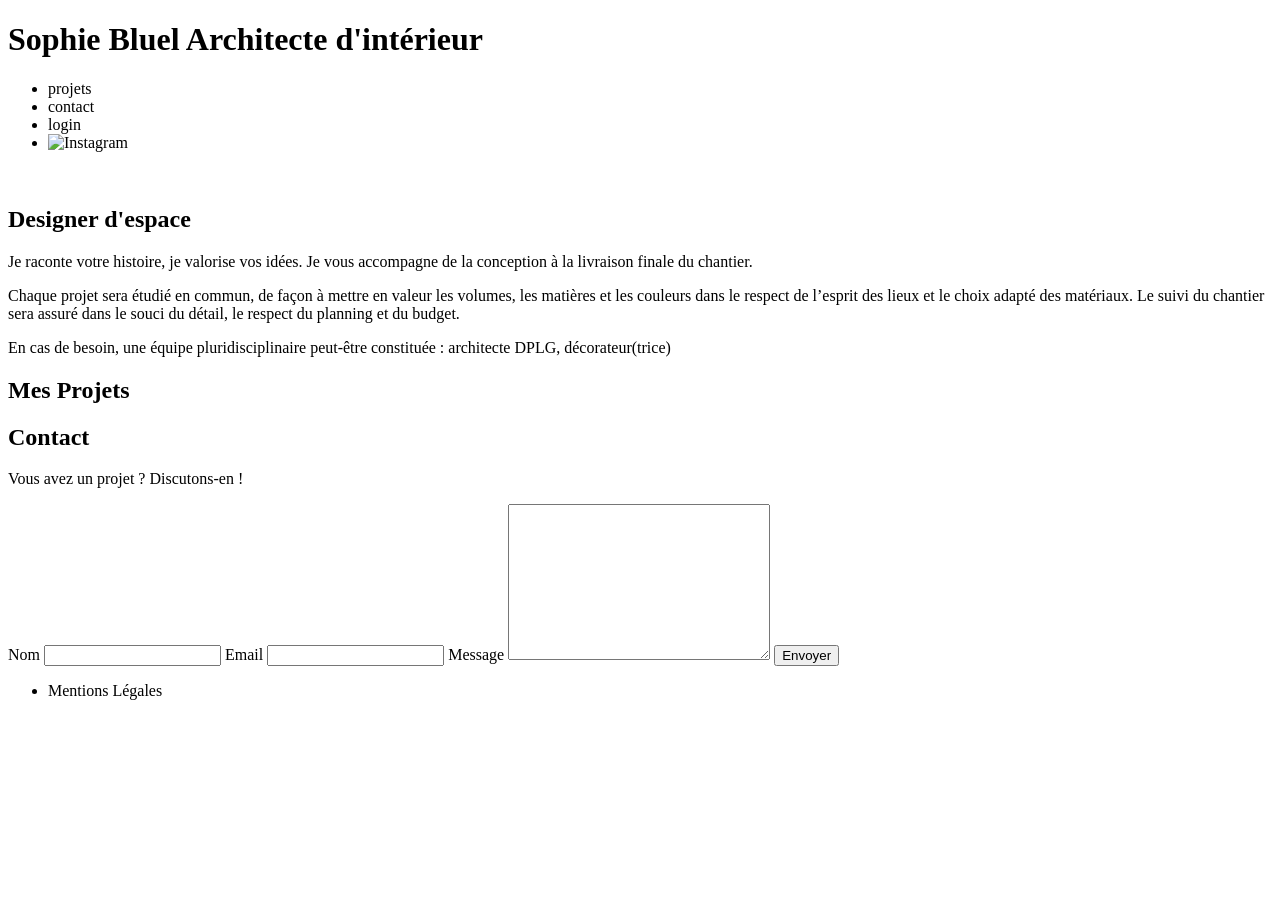
==== FrontEnd/index.html @ 5fe59524 "test de commit sur un fichier" ====
<!DOCTYPE html>
<html lang="fr">
<head>
	<meta charset="UTF-8">
	<title>Sophie Bluel - Architecte d'intérieur</title>
	<meta name="viewport" content="width=device-width, initial-scale=1.0">
	<link rel="preconnect" href="https://fonts.googleapis.com">
	<link rel="preconnect" href="https://fonts.gstatic.com" crossorigin>
	<link href="https://fonts.googleapis.com/css2?family=Syne:wght@700;800&family=Work+Sans&display=swap" rel="stylesheet">
	<meta name="description" content="">
	<link rel="stylesheet" href="./assets/style.css">
	</head>
<body>
<header>
	<h1>Sophie Bluel <span>Architecte d'intérieur</span></h1>
	<nav>
		<ul>
			<li>projets</li>
			<li>contact</li>
			<li>login</li>
			<li><img src="./assets/icons/instagram.png" alt="Instagram"></li>
		</ul>
	</nav>
</header>
<main>
	<section id="introduction">
		<figure>
			<img src="./assets/images/sophie-bluel.png" alt="">
		</figure>
		<article>
			<h2>Designer d'espace</h2>
			<p>Je raconte votre histoire, je valorise vos idées. Je vous accompagne de la conception à la livraison finale du chantier.</p>
			<p>Chaque projet sera étudié en commun, de façon à mettre en valeur les volumes, les matières et les couleurs dans le respect de l’esprit des lieux et le choix adapté des matériaux. Le suivi du chantier sera assuré dans le souci du détail, le respect du planning et du budget.</p>
			<p>En cas de besoin, une équipe pluridisciplinaire peut-être constituée : architecte DPLG, décorateur(trice)</p>
		</article>
	</section>
	<section id="portfolio">
		<h2>Mes Projets</h2>
		<div class="gallery">			
		</div>
	</section>
	<section id="contact">
		<h2>Contact</h2>
		<p>Vous avez un projet ? Discutons-en !</p>
		<form action="#" method="post">
			<label for="name">Nom</label>
			<input type="text" name="name" id="name">
			<label for="email">Email</label>
			<input type="email" name="email" id="email">
			<label for="message">Message</label>
			<textarea name="message" id="message" cols="30" rows="10"></textarea>
			<input type="submit" value="Envoyer">
		</form>
	</section>
</main>

<footer>
	<nav>
		<ul>
			<li>Mentions Légales</li>
		</ul>
	</nav>
</footer>
<script type="module" src="script.js"></script>
</body>
</html>
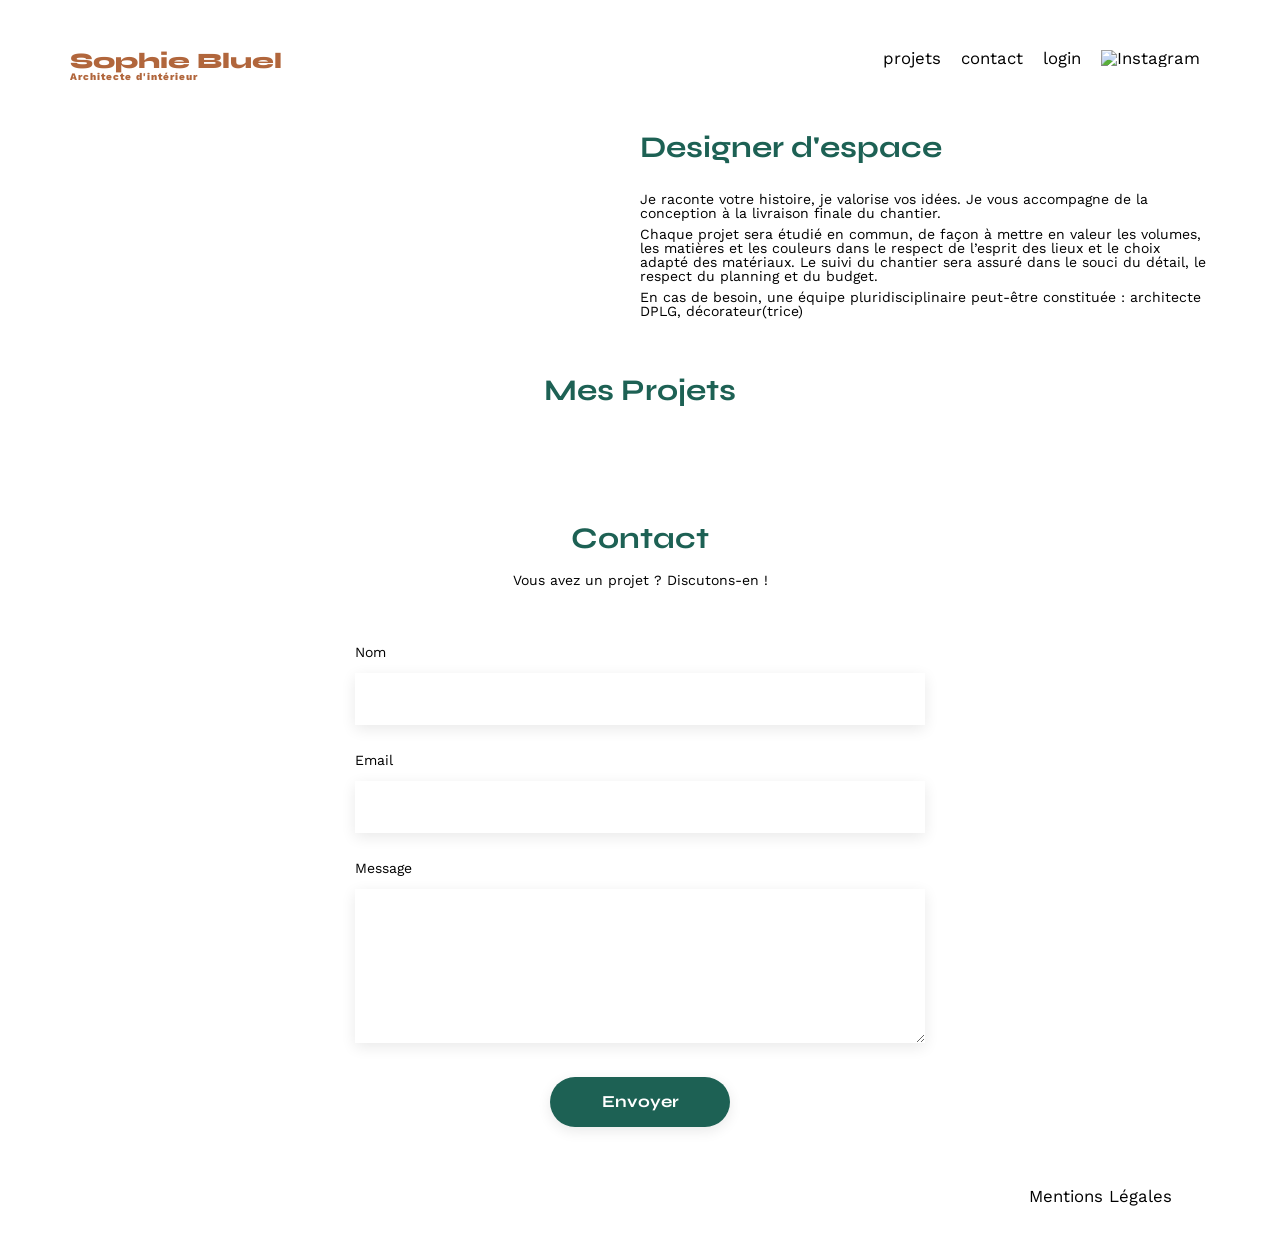
==== commit 17b8c47a: "filtre catégories" ====
--- a/FrontEnd/index.html
+++ b/FrontEnd/index.html
@@ -36,7 +36,11 @@
 	</section>
 	<section id="portfolio">
 		<h2>Mes Projets</h2>
+					<div class="menu-categories">
+			<!-- les boutons seront ajoutés ici par JavaScript -->
+			</div>
 		<div class="gallery">			
+
 		</div>
 	</section>
 	<section id="contact">
--- a/FrontEnd/assets/style.css
+++ b/FrontEnd/assets/style.css
@@ -0,0 +1,209 @@
+/* http://meyerweb.com/eric/tools/css/reset/
+   v2.0 | 20110126
+   License: none (public domain)
+*/
+
+html, body, div, span, applet, object, iframe,
+h1, h2, h3, h4, h5, h6, p, blockquote, pre,
+a, abbr, acronym, address, big, cite, code,
+del, dfn, em, img, ins, kbd, q, s, samp,
+small, strike, strong, sub, sup, tt, var,
+b, u, i, center,
+dl, dt, dd, ol, ul, li,
+fieldset, form, label, legend,
+table, caption, tbody, tfoot, thead, tr, th, td,
+article, aside, canvas, details, embed,
+figure, figcaption, footer, header, hgroup,
+menu, nav, output, ruby, section, summary,
+time, mark, audio, video {
+	margin: 0;
+	padding: 0;
+	border: 0;
+	font-size: 100%;
+	font: inherit;
+	vertical-align: baseline;
+}
+/* HTML5 display-role reset for older browsers */
+article, aside, details, figcaption, figure,
+footer, header, hgroup, menu, nav, section {
+	display: block;
+}
+body {
+	line-height: 1;
+}
+ol, ul {
+	list-style: none;
+}
+blockquote, q {
+	quotes: none;
+}
+blockquote:before, blockquote:after,
+q:before, q:after {
+	content: '';
+	content: none;
+}
+table {
+	border-collapse: collapse;
+	border-spacing: 0;
+}
+/** end reset css**/
+body {
+	max-width: 1140px;
+	margin:auto;
+	font-family: 'Work Sans' ;
+	font-size: 14px;
+}
+header {
+	display: flex;
+	justify-content: space-between;
+	margin: 50px 0
+}
+section {
+	margin: 50px 0
+}
+
+h1{
+	display: flex;
+	flex-direction: column;
+	font-family: 'Syne';
+	font-size: 22px;
+	font-weight: 800;
+	color: #B1663C
+}
+
+h1 > span {
+	font-family: 'Work Sans';
+	font-size:10px;
+	letter-spacing: 0.1em;
+;
+}
+
+h2{
+	font-family: 'Syne';
+	font-weight: 700;
+	font-size: 30px;
+	color: #1D6154
+}
+nav ul {
+	display: flex;
+	align-items: center;
+	list-style-type: none;
+
+}
+nav li {
+	padding: 0 10px;
+	font-size: 1.2em;
+}
+
+li:hover {
+	color: #B1663C;
+}
+#introduction {
+	display: flex;
+	align-items: center;
+}
+#introduction figure {
+	flex: 1
+}
+#introduction img {
+	display: block;
+	margin: auto;
+	width: 80%;
+}
+
+#introduction article {
+	flex: 1
+}
+#introduction h2 {
+	margin-bottom: 1em;
+}
+
+#introduction p {
+	margin-bottom: 0.5em;
+}
+#portfolio h2 {
+	text-align: center;
+	margin-bottom: 1em;
+}
+.gallery {
+	width: 100%;
+	display: grid;
+	grid-template-columns: 1fr 1fr 1fr;
+	grid-column-gap: 20px;
+	grid-row-gap: 20px;
+}
+
+.gallery img {
+	width: 100%;
+
+}
+#contact {
+	width: 50%;
+margin: auto;
+}
+#contact > * {
+	text-align: center;
+
+}
+#contact h2{
+	margin-bottom: 20px;
+}
+#contact form {
+	text-align: left;
+	margin-top:30px;
+	display: flex;
+	flex-direction: column;
+}
+
+#contact input {
+	height: 50px;
+	font-size: 1.2em;
+	border: none;
+	box-shadow: 0px 4px 14px rgba(0, 0, 0, 0.09);
+}
+#contact label {
+	margin: 2em 0 1em 0;
+}
+#contact textarea {
+	border: none;
+	box-shadow: 0px 4px 14px rgba(0, 0, 0, 0.09);
+}
+
+input[type="submit"]{
+	font-family: 'Syne';
+	font-weight: 700;
+	color: white;
+	background-color: #1D6154;
+	margin : 2em auto ;
+	width: 180px;
+	text-align: center;
+	border-radius: 60px ;
+}
+
+footer nav ul {
+	display: flex;
+	justify-content: flex-end;
+	margin: 2em
+}
+
+
+.menu-categories{
+	display: flex;
+	flex-direction: row;
+	width: 585px;
+	height: 38px;
+	gap: 20px;
+margin: auto;
+}
+
+.categorie-button {
+	font-family: 'Syne';
+	font-weight: 700;
+	color: black;
+	background-color: white;
+	height: 38px;
+	text-align: center;
+	justify-content: center;
+	border: 1px solid black;
+	border-radius: 60px ;
+}
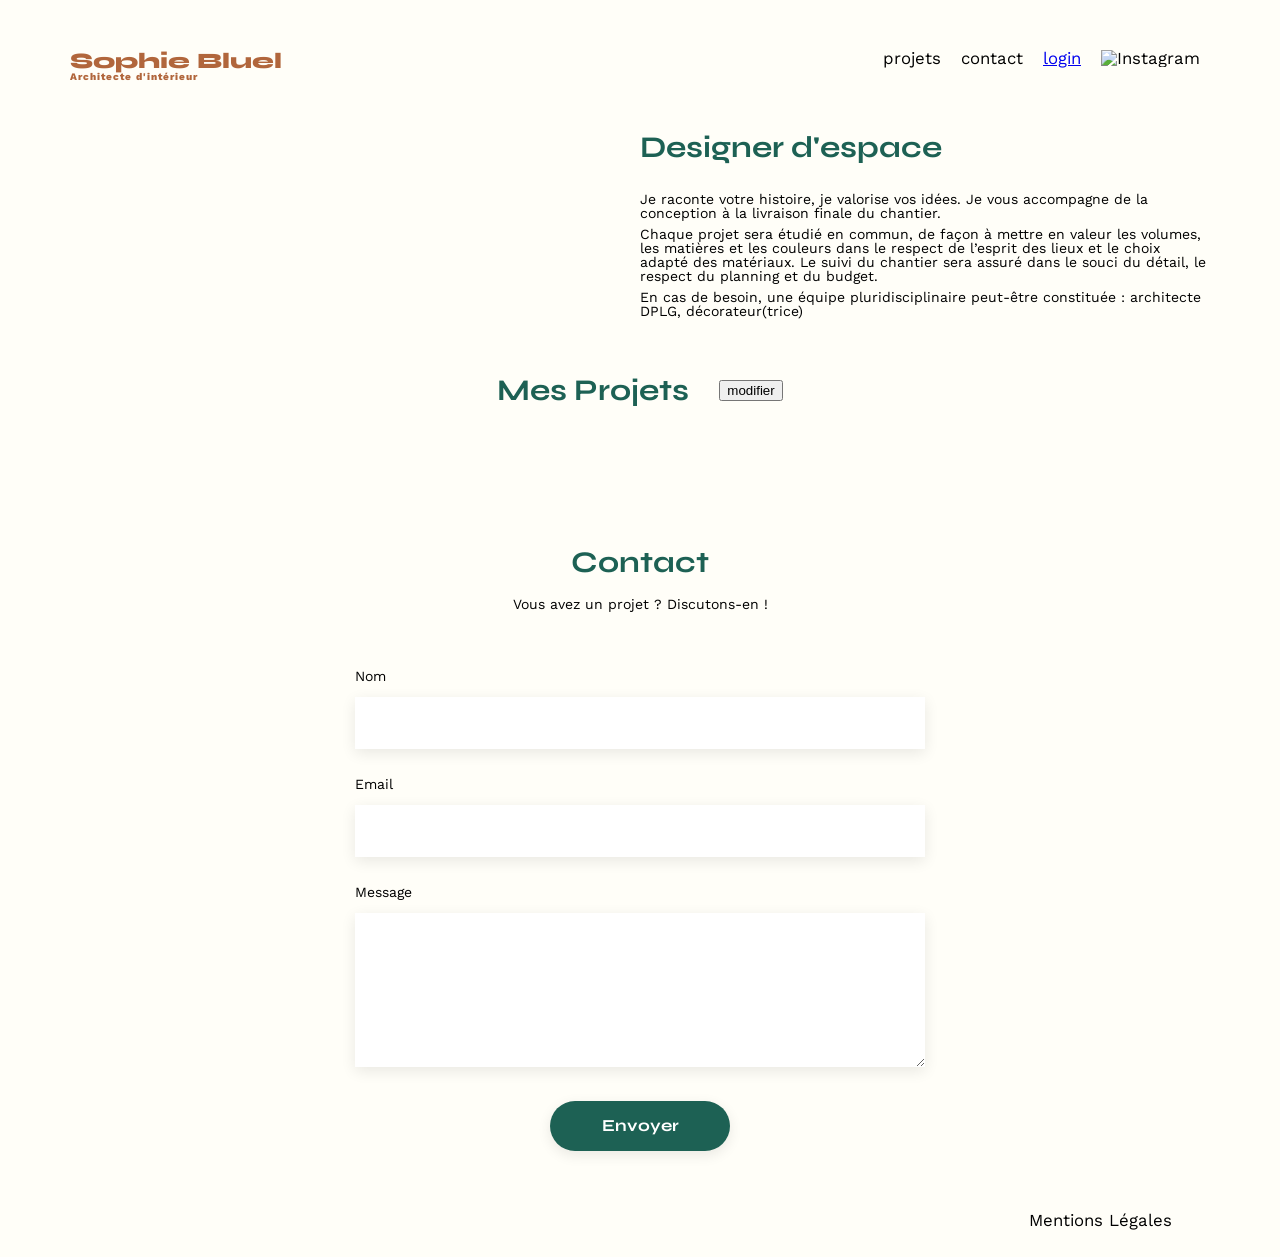
==== commit 21f22504: "week-end work at home" ====
--- a/FrontEnd/index.html
+++ b/FrontEnd/index.html
@@ -1,70 +1,120 @@
-<!DOCTYPE html>
+<!doctype html>
 <html lang="fr">
+
 <head>
-	<meta charset="UTF-8">
-	<title>Sophie Bluel - Architecte d'intérieur</title>
-	<meta name="viewport" content="width=device-width, initial-scale=1.0">
-	<link rel="preconnect" href="https://fonts.googleapis.com">
-	<link rel="preconnect" href="https://fonts.gstatic.com" crossorigin>
-	<link href="https://fonts.googleapis.com/css2?family=Syne:wght@700;800&family=Work+Sans&display=swap" rel="stylesheet">
-	<meta name="description" content="">
-	<link rel="stylesheet" href="./assets/style.css">
-	</head>
+  <meta charset="UTF-8" />
+  <title>Sophie Bluel - Architecte d'intérieur</title>
+  <meta name="viewport" content="width=device-width, initial-scale=1.0" />
+
+  <link rel="preconnect" href="https://fonts.googleapis.com" />
+  <link rel="preconnect" href="https://fonts.gstatic.com" crossorigin />
+  <link href="https://fonts.googleapis.com/css2?family=Syne:wght@700;800&family=Work+Sans&display=swap"
+    rel="stylesheet" />
+  <meta name="description" content="" />
+  <link rel="stylesheet" href="https://cdnjs.cloudflare.com/ajax/libs/font-awesome/6.5.2/css/all.min.css" />
+  <link rel="stylesheet" href="./assets/style.css" />
+</head>
+
 <body>
-<header>
-	<h1>Sophie Bluel <span>Architecte d'intérieur</span></h1>
-	<nav>
-		<ul>
-			<li>projets</li>
-			<li>contact</li>
-			<li>login</li>
-			<li><img src="./assets/icons/instagram.png" alt="Instagram"></li>
-		</ul>
-	</nav>
-</header>
-<main>
-	<section id="introduction">
-		<figure>
-			<img src="./assets/images/sophie-bluel.png" alt="">
-		</figure>
-		<article>
-			<h2>Designer d'espace</h2>
-			<p>Je raconte votre histoire, je valorise vos idées. Je vous accompagne de la conception à la livraison finale du chantier.</p>
-			<p>Chaque projet sera étudié en commun, de façon à mettre en valeur les volumes, les matières et les couleurs dans le respect de l’esprit des lieux et le choix adapté des matériaux. Le suivi du chantier sera assuré dans le souci du détail, le respect du planning et du budget.</p>
-			<p>En cas de besoin, une équipe pluridisciplinaire peut-être constituée : architecte DPLG, décorateur(trice)</p>
-		</article>
-	</section>
-	<section id="portfolio">
-		<h2>Mes Projets</h2>
-					<div class="menu-categories">
-			<!-- les boutons seront ajoutés ici par JavaScript -->
-			</div>
-		<div class="gallery">			
+  <header>
+    <h1>Sophie Bluel <span>Architecte d'intérieur</span></h1>
+    <nav>
+      <ul>
+        <li>projets</li>
+        <li>contact</li>
+        <li>
+          <a href="login.html">login</a>
+        </li>
 
-		</div>
-	</section>
-	<section id="contact">
-		<h2>Contact</h2>
-		<p>Vous avez un projet ? Discutons-en !</p>
-		<form action="#" method="post">
-			<label for="name">Nom</label>
-			<input type="text" name="name" id="name">
-			<label for="email">Email</label>
-			<input type="email" name="email" id="email">
-			<label for="message">Message</label>
-			<textarea name="message" id="message" cols="30" rows="10"></textarea>
-			<input type="submit" value="Envoyer">
-		</form>
-	</section>
-</main>
+        <li><img src="./assets/icons/instagram.png" alt="Instagram" /></li>
+      </ul>
+    </nav>
+  </header>
+  <main>
+    <section id="introduction">
+      <figure>
+        <img src="./assets/images/sophie-bluel.png" alt="" />
+      </figure>
+      <article>
+        <h2>Designer d'espace</h2>
+        <p>
+          Je raconte votre histoire, je valorise vos idées. Je vous accompagne
+          de la conception à la livraison finale du chantier.
+        </p>
+        <p>
+          Chaque projet sera étudié en commun, de façon à mettre en valeur les
+          volumes, les matières et les couleurs dans le respect de l’esprit
+          des lieux et le choix adapté des matériaux. Le suivi du chantier
+          sera assuré dans le souci du détail, le respect du planning et du
+          budget.
+        </p>
+        <p>
+          En cas de besoin, une équipe pluridisciplinaire peut-être constituée
+          : architecte DPLG, décorateur(trice)
+        </p>
+      </article>
+    </section>
+    <section id="portfolio">
+      <div class="portfolio-title">
+        <h2>Mes Projets</h2>
+        <button id="open-modal">modifier</button>
+      </div>
+      <div class="menu-categories">
+      </div>
+      <div class="gallery"></div>
+    </section>
+    <section id="contact">
+      <h2>Contact</h2>
+      <p>Vous avez un projet ? Discutons-en !</p>
+      <form action="#" method="post">
+        <label for="name">Nom</label>
+        <input type="text" name="name" id="name" />
+        <label for="email">Email</label>
+        <input type="email" name="email" id="email" />
+        <label for="message">Message</label>
+        <textarea name="message" id="message" cols="30" rows="10"></textarea>
+        <input type="submit" value="Envoyer" />
+      </form>
+    </section>
+  </main>
 
-<footer>
-	<nav>
-		<ul>
-			<li>Mentions Légales</li>
-		</ul>
-	</nav>
-</footer>
-<script type="module" src="script.js"></script>
+  <footer>
+    <nav>
+      <ul>
+        <li>Mentions Légales</li>
+      </ul>
+    </nav>
+  </footer>
+  <aside id="modal" class="modal" role="dialog" aria-hidden="true" aria-label="Gestion des projets">
+    <div class="modal-content">
+      <button id="close-modal" type="button" aria-label="Fermer">
+        ×
+      </button>
+      <div id="modal-gallery-view" class="modal-view">
+        <h2> Galerie photo </h2>
+        <div class="gallery-modal"></div>
+        <button id="add-photo" type="button"> Ajouter une photo </button>
+      </div>
+      <div id="modal-add-view" class="modal-view hidden">
+        <button id="back-gallery" type="button" aria-label="Retour à la galerie">
+          ←
+        </button>
+        <h2> Ajout photo </h2>
+        <form id="add-work-form">
+          <label for="image"> Image </label>
+          <input type="file" name="image" id="image" accept="image/png, image/jpeg">
+          <label for="title"> Titre </label>
+          <input type="text" name="title" id="title">
+          <label for="category"> Catégorie </label>
+          <select name="category" id="category">
+          </select>
+          <p id="add-work-error"></p>
+          <button id="validate-work" type="submit"> Valider </button>
+        </form>
+      </div>
+    </div>
+  </aside>
+  <script type="module" src="script.js"></script>
 </body>
-</html>
+
+</html>
--- a/FrontEnd/assets/style.css
+++ b/FrontEnd/assets/style.css
@@ -3,19 +3,87 @@
    License: none (public domain)
 */
 
-html, body, div, span, applet, object, iframe,
-h1, h2, h3, h4, h5, h6, p, blockquote, pre,
-a, abbr, acronym, address, big, cite, code,
-del, dfn, em, img, ins, kbd, q, s, samp,
-small, strike, strong, sub, sup, tt, var,
-b, u, i, center,
-dl, dt, dd, ol, ul, li,
-fieldset, form, label, legend,
-table, caption, tbody, tfoot, thead, tr, th, td,
-article, aside, canvas, details, embed,
-figure, figcaption, footer, header, hgroup,
-menu, nav, output, ruby, section, summary,
-time, mark, audio, video {
+html,
+body,
+div,
+span,
+applet,
+object,
+iframe,
+h1,
+h2,
+h3,
+h4,
+h5,
+h6,
+p,
+blockquote,
+pre,
+a,
+abbr,
+acronym,
+address,
+big,
+cite,
+code,
+del,
+dfn,
+em,
+img,
+ins,
+kbd,
+q,
+s,
+samp,
+small,
+strike,
+strong,
+sub,
+sup,
+tt,
+var,
+b,
+u,
+i,
+center,
+dl,
+dt,
+dd,
+ol,
+ul,
+li,
+fieldset,
+form,
+label,
+legend,
+table,
+caption,
+tbody,
+tfoot,
+thead,
+tr,
+th,
+td,
+article,
+aside,
+canvas,
+details,
+embed,
+figure,
+figcaption,
+footer,
+header,
+hgroup,
+menu,
+nav,
+output,
+ruby,
+section,
+summary,
+time,
+mark,
+audio,
+video {
 	margin: 0;
 	padding: 0;
 	border: 0;
@@ -23,46 +91,69 @@
 	font: inherit;
 	vertical-align: baseline;
 }
+
 /* HTML5 display-role reset for older browsers */
-article, aside, details, figcaption, figure,
-footer, header, hgroup, menu, nav, section {
+article,
+aside,
+details,
+figcaption,
+figure,
+footer,
+header,
+hgroup,
+menu,
+nav,
+section {
 	display: block;
 }
+
 body {
 	line-height: 1;
 }
-ol, ul {
+
+ol,
+ul {
 	list-style: none;
 }
-blockquote, q {
+
+blockquote,
+q {
 	quotes: none;
 }
-blockquote:before, blockquote:after,
-q:before, q:after {
+
+blockquote:before,
+blockquote:after,
+q:before,
+q:after {
 	content: '';
 	content: none;
 }
+
 table {
 	border-collapse: collapse;
 	border-spacing: 0;
 }
+
 /** end reset css**/
 body {
 	max-width: 1140px;
-	margin:auto;
-	font-family: 'Work Sans' ;
+	margin: auto;
+	font-family: 'Work Sans';
 	font-size: 14px;
-}
+	background-color: #FFFEF8;
+}
+
 header {
 	display: flex;
 	justify-content: space-between;
 	margin: 50px 0
 }
+
 section {
 	margin: 50px 0
 }
 
-h1{
+h1 {
 	display: flex;
 	flex-direction: column;
 	font-family: 'Syne';
@@ -71,25 +162,105 @@
 	color: #B1663C
 }
 
-h1 > span {
+h1>span {
 	font-family: 'Work Sans';
-	font-size:10px;
+	font-size: 10px;
 	letter-spacing: 0.1em;
-;
-}
-
-h2{
+	;
+}
+
+h2 {
 	font-family: 'Syne';
 	font-weight: 700;
 	font-size: 30px;
 	color: #1D6154
 }
+
+/* login page */
+
+.login-page {
+	min-height: 100vh;
+	display: flex;
+	flex-direction: column;
+}
+
+.login-page main {
+	flex: 1;
+}
+
+#login {
+	width: 380px;
+	margin: 150px auto;
+}
+
+#login h2 {
+	text-align: center;
+	margin-bottom: 35px;
+}
+
+#login-form {
+	display: flex;
+	flex-direction: column;
+}
+
+#login-form label {
+	font-family: "Work Sans";
+	font-size: 14px;
+	color: #3D3D3D;
+	font-weight: 500;
+	margin-bottom: 7px;
+}
+
+#login-form input {
+	height: 50px;
+	width: 380px;
+	font-size: 1.2em;
+	border: none;
+	box-shadow: 0px 4px 14px rgba(0, 0, 0, 0.09);
+	margin-bottom: 25px;
+}
+
+#login-form button {
+	color: white;
+	background-color: #1D6154;
+	width: 180px;
+	margin: 5px auto 20px;
+	font-family: 'Syne';
+	font-weight: 700;
+	height: 38px;
+	text-align: center;
+	justify-content: center;
+	border: 1px solid #1D6154;
+	border-radius: 60px;
+}
+
+#add-photo button {
+	font-family: 'Syne';
+	font-weight: 700;
+	color: white;
+	background-color: #1D6154;
+	width: 180px;
+	margin: 5px auto 20px;
+	height: 38px;
+	text-align: center;
+	justify-content: center;
+	border: 1px solid #1D6154;
+	border-radius: 60px;
+}
+
+
+#login-form a {
+	text-align: center;
+	color: #3D3D3D;
+}
+
 nav ul {
 	display: flex;
 	align-items: center;
 	list-style-type: none;
 
 }
+
 nav li {
 	padding: 0 10px;
 	font-size: 1.2em;
@@ -98,13 +269,16 @@
 li:hover {
 	color: #B1663C;
 }
+
 #introduction {
 	display: flex;
 	align-items: center;
 }
+
 #introduction figure {
 	flex: 1
 }
+
 #introduction img {
 	display: block;
 	margin: auto;
@@ -114,6 +288,7 @@
 #introduction article {
 	flex: 1
 }
+
 #introduction h2 {
 	margin-bottom: 1em;
 }
@@ -121,10 +296,22 @@
 #introduction p {
 	margin-bottom: 0.5em;
 }
+
+.portfolio-title {
+	display: flex;
+	justify-content: center;
+	align-items: center;
+	gap: 30px;
+	margin-bottom: 1em;
+}
+
 #portfolio h2 {
-	text-align: center;
-	margin-bottom: 1em;
-}
+	margin: 0;
+}
+
+
+
+
 .gallery {
 	width: 100%;
 	display: grid;
@@ -137,20 +324,25 @@
 	width: 100%;
 
 }
+
+
 #contact {
 	width: 50%;
-margin: auto;
-}
-#contact > * {
-	text-align: center;
-
-}
-#contact h2{
+	margin: auto;
+}
+
+#contact>* {
+	text-align: center;
+
+}
+
+#contact h2 {
 	margin-bottom: 20px;
 }
+
 #contact form {
 	text-align: left;
-	margin-top:30px;
+	margin-top: 30px;
 	display: flex;
 	flex-direction: column;
 }
@@ -161,23 +353,25 @@
 	border: none;
 	box-shadow: 0px 4px 14px rgba(0, 0, 0, 0.09);
 }
+
 #contact label {
 	margin: 2em 0 1em 0;
 }
+
 #contact textarea {
 	border: none;
 	box-shadow: 0px 4px 14px rgba(0, 0, 0, 0.09);
 }
 
-input[type="submit"]{
+input[type="submit"] {
 	font-family: 'Syne';
 	font-weight: 700;
 	color: white;
 	background-color: #1D6154;
-	margin : 2em auto ;
+	margin: 2em auto;
 	width: 180px;
 	text-align: center;
-	border-radius: 60px ;
+	border-radius: 60px;
 }
 
 footer nav ul {
@@ -187,23 +381,153 @@
 }
 
 
-.menu-categories{
+.menu-categories {
 	display: flex;
 	flex-direction: row;
-	width: 585px;
+	justify-content: center;
 	height: 38px;
-	gap: 20px;
-margin: auto;
+	gap: 10px;
+	padding-bottom: 40px;
 }
 
 .categorie-button {
 	font-family: 'Syne';
 	font-weight: 700;
-	color: black;
+	color: #1D6154;
 	background-color: white;
 	height: 38px;
 	text-align: center;
 	justify-content: center;
-	border: 1px solid black;
-	border-radius: 60px ;
+	border: 1px solid #1D6154;
+	border-radius: 60px;
+}
+
+/* modal */
+
+.modal {
+	position: fixed;
+	inset: 0;
+	display: none;
+	align-items: center;
+	justify-content: center;
+	background-color: rgba(0, 0, 0, 0.3);
+	z-index: 1000;
+}
+
+.modal.active {
+	display: flex;
+}
+
+.modal-content {
+	position: relative;
+	width: 630px;
+	min-height: 670px;
+	box-sizing: border-box;
+	padding: 60px 105px 45px;
+	background-color: white;
+	border-radius: 10px;
+
+	display: flex;
+	flex-direction: column;
+	align-items: center;
+}
+
+#close-modal {
+	position: absolute;
+	top: 25px;
+	right: 30px;
+
+	border: none;
+	background: none;
+
+	font-size: 26px;
+	line-height: 1;
+	cursor: pointer;
+}
+
+.modal-content h2 {
+	margin: 0 0 45px 0;
+
+	font-family: 'Work Sans';
+	font-weight: 400;
+	font-size: 26px;
+	color: black;
+	text-align: center;
+}
+
+.gallery-modal {
+	width: 420px;
+
+	display: flex;
+	flex-wrap: wrap;
+	gap: 25px 10px;
+
+	padding-bottom: 60px;
+	border-bottom: 1px solid #B3B3B3;
+}
+
+.gallery-modal figure {
+	position: relative;
+	width: 76px;
+	margin: 0;
+}
+
+.gallery-modal img {
+	display: block;
+	width: 76px;
+	height: 102px;
+	object-fit: cover;
+}
+
+#add-photo {
+	width: 237px;
+	height: 36px;
+
+	margin-top: 35px;
+
+	border: none;
+	border-radius: 60px;
+
+	background-color: #1D6154;
+	color: white;
+
+	font-family: 'Syne';
+	font-weight: 700;
+	font-size: 14px;
+
+	cursor: pointer;
+}
+
+.gallery-modal figure {
+	position: relative;
+	width: 76px;
+	margin: 0;
+}
+
+.delete-photo {
+	position: absolute;
+	top: 6px;
+	right: 6px;
+	width: 17px;
+	height: 17px;
+	padding: 0;
+	display: flex;
+	align-items: center;
+	justify-content: center;
+	background-color: black;
+	color: white;
+	border: none;
+	border-radius: 2px;
+	font-size: 9px;
+	cursor: pointer;
+}
+
+#login-error {
+  color: red;
+  text-align: center;
+  margin-top: 10px;
+}
+
+.hidden {
+  display: none;
 }
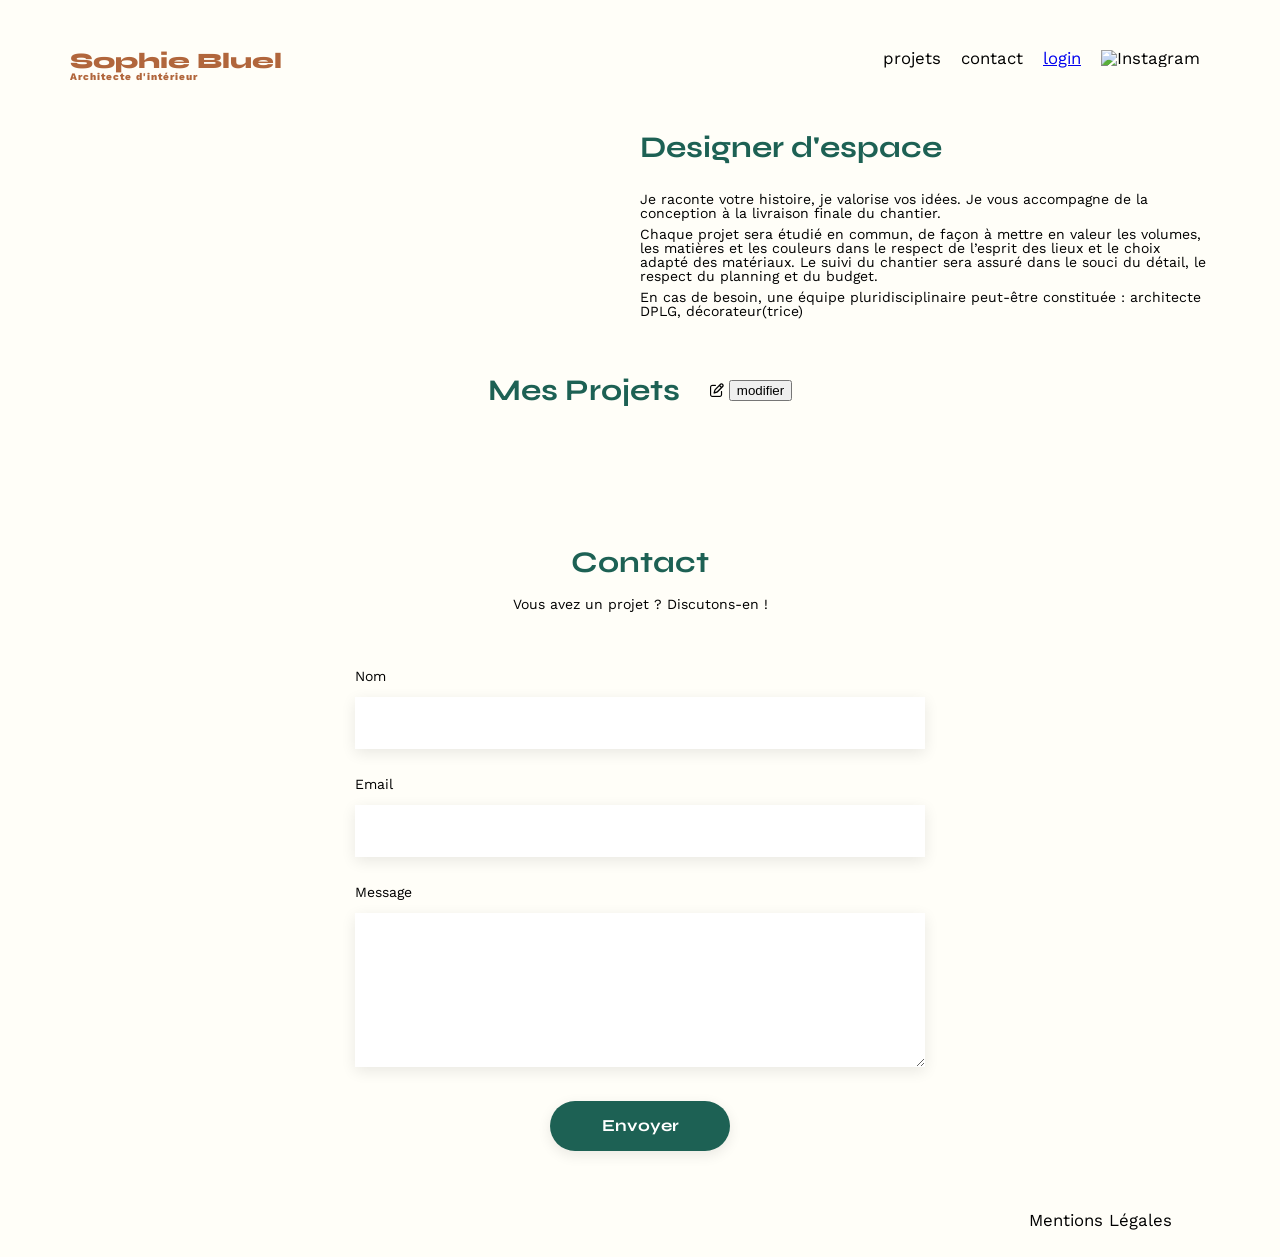
==== commit 805d819d: "Update portfolio section with new button design Refactor portfolio section to include a new button l" ====
--- a/FrontEnd/index.html
+++ b/FrontEnd/index.html
@@ -57,7 +57,11 @@
     <section id="portfolio">
       <div class="portfolio-title">
         <h2>Mes Projets</h2>
-        <button id="open-modal">modifier</button>
+        <div class="bouton-modifier">
+          <i class="fa-regular fa-pen-to-square"></i>
+          <button id="open-modal">modifier</button>
+        </div>
+        
       </div>
       <div class="menu-categories">
       </div>
@@ -100,9 +104,30 @@
           ←
         </button>
         <h2> Ajout photo </h2>
+
+        
         <form id="add-work-form">
-          <label for="image"> Image </label>
-          <input type="file" name="image" id="image" accept="image/png, image/jpeg">
+<div class="photo-upload">
+  <i class="fa-regular fa-image"></i>
+
+  <label
+    for="image"
+    class="photo-upload-button"
+  >
+    + Ajouter photo
+  </label>
+
+  <p>
+    jpg, png : 4mo max
+  </p>
+
+  <input
+    type="file"
+    name="image"
+    id="image"
+    accept="image/png, image/jpeg"
+  >
+</div>
           <label for="title"> Titre </label>
           <input type="text" name="title" id="title">
           <label for="category"> Catégorie </label>
@@ -117,4 +142,4 @@
   <script type="module" src="script.js"></script>
 </body>
 
-</html>+</html>
--- a/FrontEnd/assets/style.css
+++ b/FrontEnd/assets/style.css
@@ -234,19 +234,7 @@
 	border-radius: 60px;
 }
 
-#add-photo button {
-	font-family: 'Syne';
-	font-weight: 700;
-	color: white;
-	background-color: #1D6154;
-	width: 180px;
-	margin: 5px auto 20px;
-	height: 38px;
-	text-align: center;
-	justify-content: center;
-	border: 1px solid #1D6154;
-	border-radius: 60px;
-}
+
 
 
 #login-form a {
@@ -530,4 +518,139 @@
 
 .hidden {
   display: none;
+}
+#modal-add-view {
+  width: 420px;
+}
+
+#back-gallery {
+  position: absolute;
+  top: 25px;
+  left: 30px;
+  border: none;
+  background: none;
+  font-size: 24px;
+  cursor: pointer;
+}
+
+#modal-add-view h2 {
+  margin-bottom: 30px;
+}
+
+#add-work-form {
+  width: 360px;
+  margin: auto;
+  display: flex;
+  flex-direction: column;
+}
+
+.photo-upload {
+  width: 360px;
+  height: 145px;
+  margin-bottom: 30px;
+
+  display: flex;
+  flex-direction: column;
+  align-items: center;
+  justify-content: center;
+
+  background-color: #E8F1F6;
+  border-radius: 3px;
+}
+
+.photo-upload i {
+  margin-bottom: 10px;
+  font-size: 55px;
+  color: #B9C5CC;
+}
+
+.photo-upload-button {
+  width: 170px;
+  height: 32px;
+
+  display: flex;
+  align-items: center;
+  justify-content: center;
+
+  margin-bottom: 8px;
+
+  border-radius: 50px;
+  background-color: #CBD6DC;
+
+  color: #306685;
+  font-weight: 500;
+
+  cursor: pointer;
+}
+
+.photo-upload p {
+  font-size: 10px;
+  color: #444444;
+}
+
+#image {
+  display: none;
+}
+
+#add-work-form > label {
+  margin-bottom: 10px;
+
+  font-family: 'Work Sans';
+  font-size: 14px;
+  font-weight: 500;
+
+  color: #3D3D3D;
+}
+
+#title,
+#category {
+  width: 360px;
+  height: 50px;
+
+  box-sizing: border-box;
+  padding: 0 15px;
+
+  border: none;
+  background-color: white;
+
+  box-shadow: 0px 4px 14px rgba(0, 0, 0, 0.09);
+
+  margin-bottom: 25px;
+
+  font-family: 'Work Sans';
+  font-size: 14px;
+}
+
+#category {
+  cursor: pointer;
+}
+
+#add-work-form {
+  padding-bottom: 25px;
+  border-bottom: 1px solid #B3B3B3;
+}
+
+#validate-work {
+  width: 237px;
+  height: 36px;
+
+  margin: 27px auto -65px;
+
+  border: none;
+  border-radius: 60px;
+
+  background-color: #A7A7A7;
+  color: white;
+
+  font-family: 'Syne';
+  font-size: 14px;
+  font-weight: 700;
+
+  cursor: pointer;
+}
+
+#add-work-error {
+  margin-top: -10px;
+  color: red;
+  text-align: center;
 }
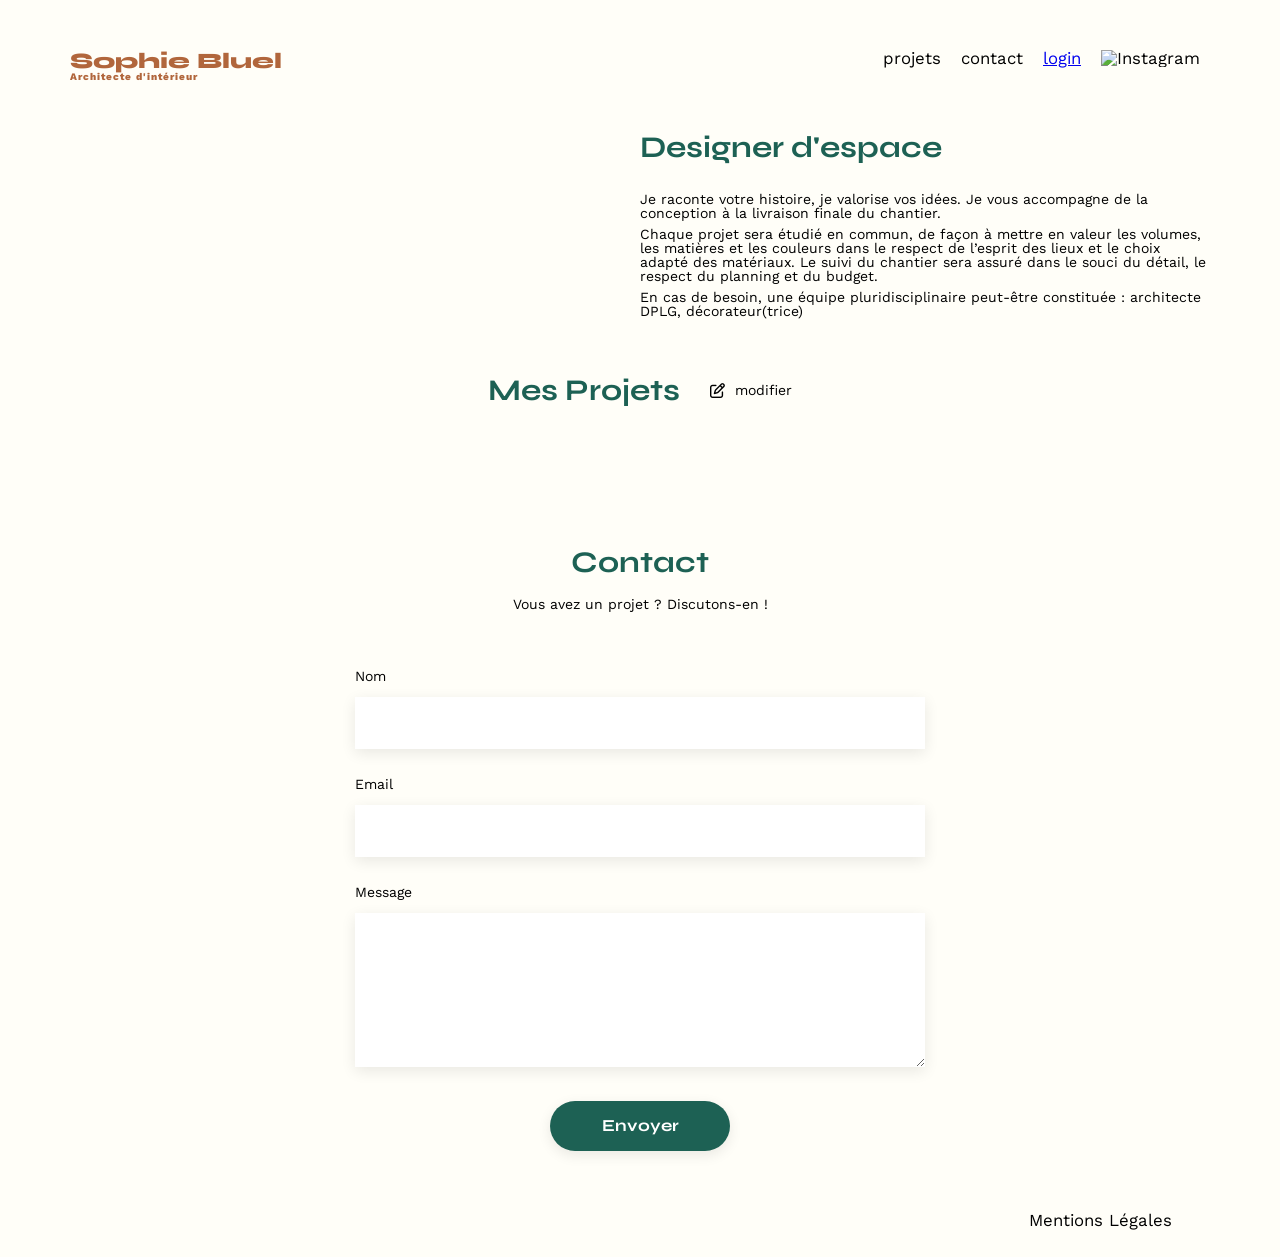
==== commit 15a7f284: "Refactor photo upload form in index.html" ====
--- a/FrontEnd/index.html
+++ b/FrontEnd/index.html
@@ -107,26 +107,14 @@
 
         
         <form id="add-work-form">
-<div class="photo-upload">
+<div class="photo-upload"> 
   <i class="fa-regular fa-image"></i>
-
-  <label
-    for="image"
-    class="photo-upload-button"
-  >
+  <label  for="image"   class="photo-upload-button"  >
     + Ajouter photo
   </label>
+  <p>    jpg, png : 4mo max  </p>
 
-  <p>
-    jpg, png : 4mo max
-  </p>
-
-  <input
-    type="file"
-    name="image"
-    id="image"
-    accept="image/png, image/jpeg"
-  >
+  <input    type="file"    name="image"    id="image"    accept="image/png, image/jpeg"  >
 </div>
           <label for="title"> Titre </label>
           <input type="text" name="title" id="title">
--- a/FrontEnd/assets/style.css
+++ b/FrontEnd/assets/style.css
@@ -653,4 +653,30 @@
   margin-top: -10px;
   color: red;
   text-align: center;
-}+}
+
+.bouton-modifier {
+  display: flex;
+  align-items: center;
+  gap: 10px;
+
+  font-family: 'Work Sans';
+  font-size: 14px;
+  color: black;
+}
+
+.bouton-modifier i {
+  font-size: 15px;
+}
+
+#open-modal {
+  padding: 0;
+  border: none;
+  background: none;
+
+  font-family: 'Work Sans';
+  font-size: 14px;
+  color: black;
+
+  cursor: pointer;
+}
